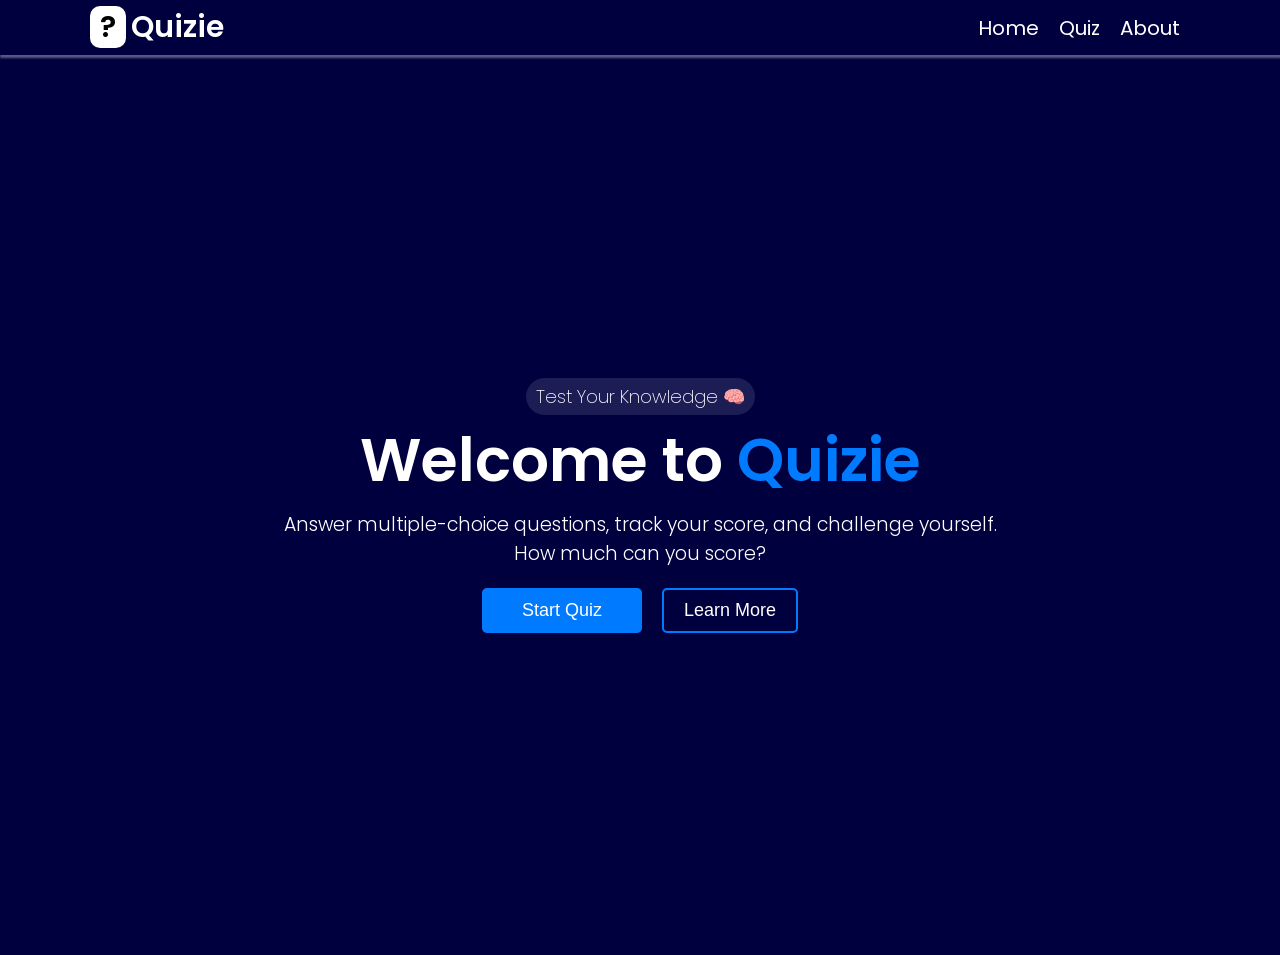
==== index.html @ 69f7bb80 "First commit" ====
<!doctype html>
<html lang="en">
  <head>
    <meta charset="UTF-8" />
    <meta name="viewport" content="width=device-width, initial-scale=1.0" />
    <title>Quizie</title>
    <link rel="stylesheet" href="style.css" />
    <link rel="preconnect" href="https://fonts.googleapis.com" />
    <link rel="preconnect" href="https://fonts.gstatic.com" crossorigin />
    <link
      href="https://fonts.googleapis.com/css2?family=Montserrat:ital,wght@0,100..900;1,100..900&family=Poppins:ital,wght@0,100;0,200;0,300;0,400;0,500;0,600;0,700;0,800;0,900;1,100;1,200;1,300;1,400;1,500;1,600;1,700;1,800;1,900&display=swap"
      rel="stylesheet"
    />
  </head>
  <body>
    <header>
      <nav>
        <h1><span>?</span>Quizie</h1>
        <ul>
          <li><a href="#home">Home</a></li>
          <li><a href="quiz.html">Quiz</a></li>
          <li><a href="#about">About</a></li>
        </ul>
      </nav>
    </header>
    <main class="quizie-home">
      <p class="p1">Test Your Knowledge 🧠</p>
      <h2>Welcome to <span>Quizie</span></h2>
      <p>
        Answer multiple-choice questions, track your score, and challenge
        yourself. <br />
        How much can you score?
      </p>
      <div class="btns">
        <button><a href="quiz.html">Start Quiz</a></button>
        <button class="btn2">Learn More</button>
      </div>
    </main>
  </body>
</html>
---- style.css ----
* {
  margin: 0;
  padding: 0;
}
body {
  background-color: #00003f;
  font-family: "Poppins", sans-serif;
  font-weight: 500;
  font-style: normal;
}
h1 span {
  background-color: #fff;
  color: #000;
  padding: 0 10px;
  border-radius: 10px;
  margin: 0 5px 0 0;
}
h1 {
  font-size: 30px;
  font-weight: 600;
  color: #fff;
}
nav {
  display: flex;
  justify-content: space-between;
  align-items: center;
  padding: 5px 90px;
  background-color: #00003f;
  box-shadow: #ffffff59 1px 2px 2px 1px;
  animation: slideFromRight 2s ease-in-out;
}
nav ul {
  list-style-type: none;
  display: flex;
}
nav ul li {
  margin: 0 10px;
}
nav ul li a {
  text-decoration: none;
  color: #fff;
  font-size: 20px;
  font-weight: 400;
}
nav ul li a:hover {
  cursor: pointer;
  color: #007bff;
}
.quizie-home {
  text-align: center;
  align-content: center;
  height: 100vh;
  animation: slideFromLeft 2s ease-in-out;
}
.quizie-home span {
  color: #007bff;
}
.quizie-home .p1 {
  font-size: 18px;
  font-weight: 250;
  color: #fff;
  background-color: rgba(116, 116, 153, 0.247);
  width: fit-content;
  margin: 0 auto;
  padding: 5px 10px;
  border-radius: 20px;
  justify-self: center;
}
.quizie-home h2 {
  font-size: 60px;
  font-weight: 600;
  color: #fff;
}
.quizie-home p {
  font-size: 19px;
  font-weight: 300;
  margin-top: 5px;
  color: #fff;
}
.btns {
  display: flex;
  justify-content: center;
  gap: 20px;
}
button,
button a {
  padding: 10px 20px;
  margin-top: 20px;
  font-size: 18px;
  border: none;
  background-color: #007bff;
  color: white;
  cursor: pointer;
  border-radius: 5px;
  text-decoration: none;
  animation: fadeIn 3s ease-in-out;
}
.btn2 {
  border: 2px double #007bff;
  background-color: #00003f;
}

@keyframes slideFromLeft {
  from {
    transform: translateX(-100%);
  }
  to {
    transform: translateX(0);
  }
}
@keyframes slideFromRight {
  from {
    transform: translateX(100%);
  }
  to {
    transform: translateX(0);
  }
}

@keyframes fadeIn {
  from {
    opacity: 0;
  }
  to {
    opacity: 1;
  }
}
@media (max-width: 850px) {
  nav {
    padding: 15px 30px;
    flex-direction: column;
    text-align: center;
    gap: 15px;
  }
  nav ul {
    padding: 0;
    justify-content: center;
  }

  .quizie-home h2 {
    font-size: 38px;
    line-height: 1.2;
  }
  .quizie-home {
    padding: 0 20px;
    height: auto;
    margin-top: 50px;
  }

  .btns {
    flex-direction: column;
    align-items: center;
    gap: 10px;
  }
  .quiz-div {
    width: 90%;
    margin: 20px auto;
    padding: 20px;
  }
}

@media (max-width: 480px) {
  .quizie-home h2 {
    font-size: 28px;
  }
  nav ul li a {
    font-size: 16px;
  }

  #quiz-ans .btn {
    font-size: 18px;
    padding: 15px;
  }
}
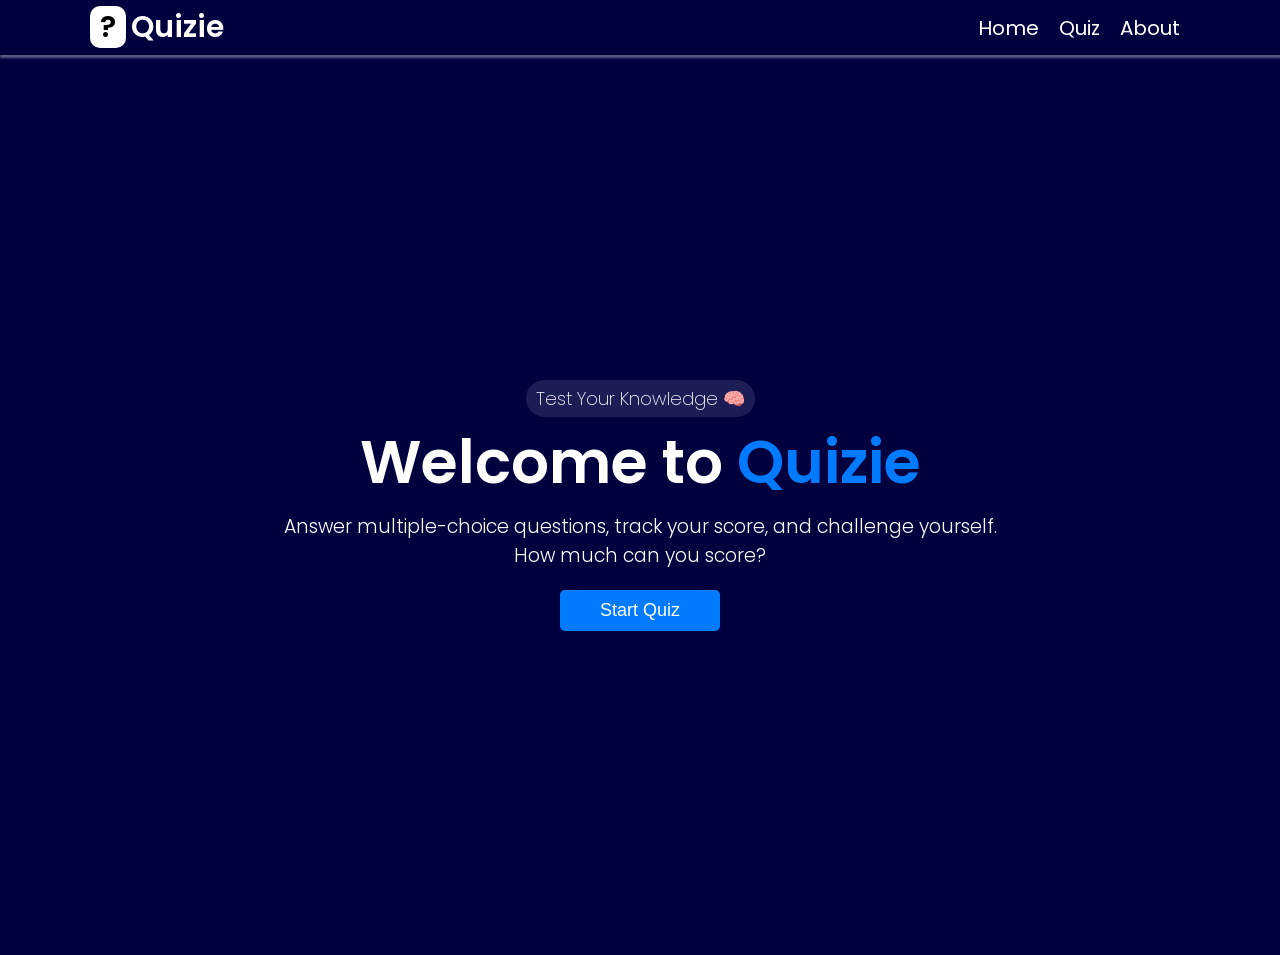
==== commit d9c50715: "Corrected commit" ====
--- a/index.html
+++ b/index.html
@@ -33,7 +33,7 @@
       </p>
       <div class="btns">
         <button><a href="quiz.html">Start Quiz</a></button>
-        <button class="btn2">Learn More</button>
+        <!-- <button class="btn2">Learn More</button> -->
       </div>
     </main>
   </body>
